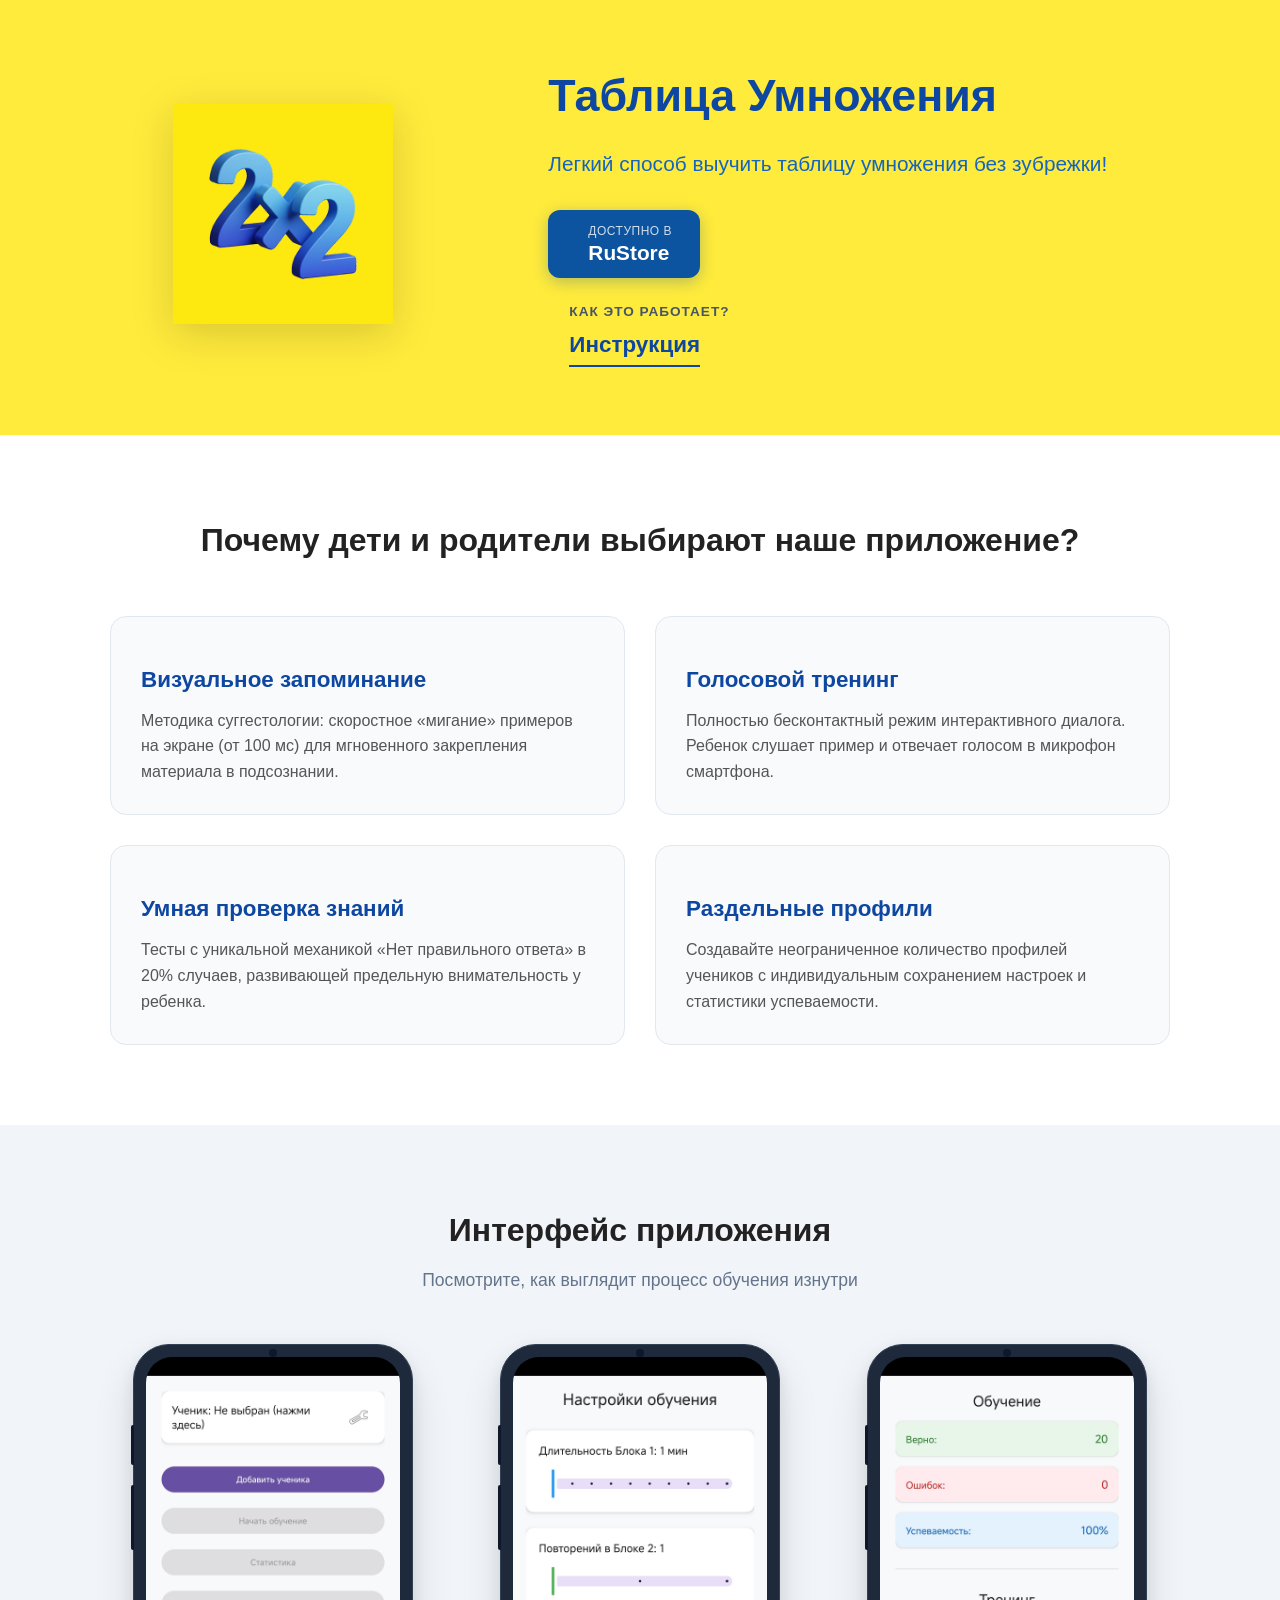
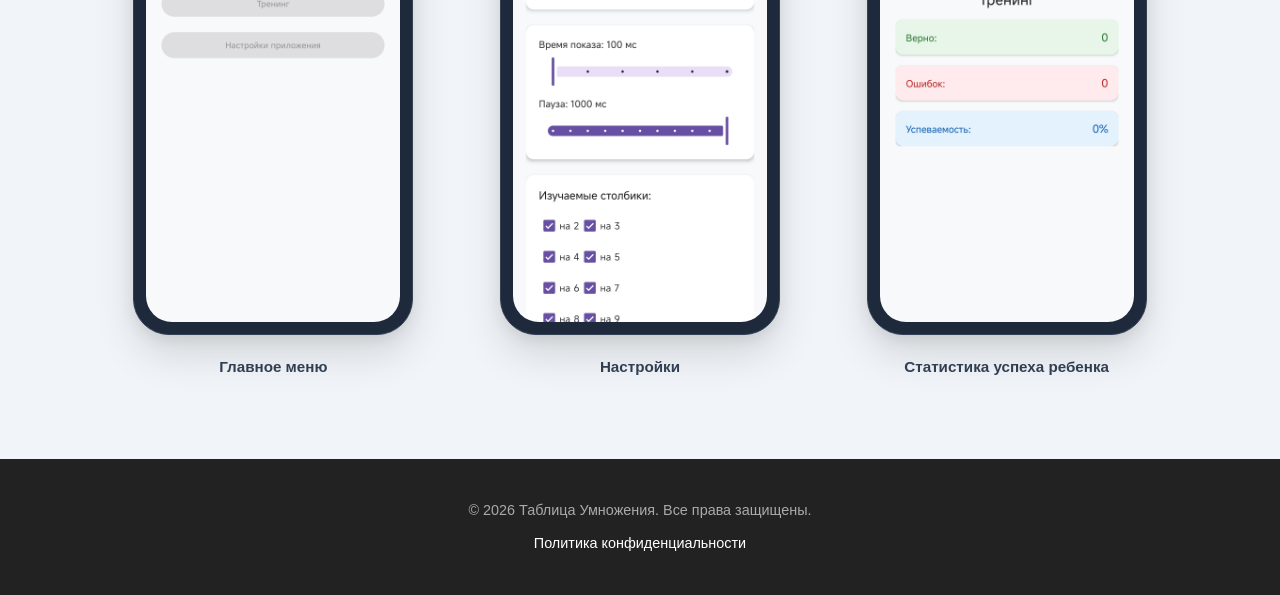
==== index.html @ 93f92d8c "Add files via upload" ====
<!DOCTYPE html>
<html lang="ru">
<head>
 <meta charset="UTF-8">
 <meta name="viewport" content="width=device-width, initial-scale=1.0">
 <title>Таблица Умножения — Умный тренажер для детей</title>
 <link rel="stylesheet" href="style.css">

 <!-- Yandex.Metrika counter -->
 <script type="text/javascript">
    (function(m,e,t,r,i,k,a){
        m[i]=m[i]||function(){(m[i].a=m[i].a||[]).push(arguments)};
        m[i].l=1*new Date();
        for (var j = 0; j < document.scripts.length; j++) {if (document.scripts[j].src === r) { return; }}
        k=e.createElement(t),a=e.getElementsByTagName(t)[0],k.async=1,k.src=r,a.parentNode.insertBefore(k,a)
    })(window, document,'script','https://mc.yandex.ru/metrika/tag.js?id=111049678', 'ym');

    ym(111049678, 'init', {ssr:true, webvisor:true, clickmap:true, ecommerce:"dataLayer", referrer: document.referrer, url: location.href, accurateTrackBounce:true, trackLinks:true});
 </script>
 <noscript><div><img src="https://mc.yandex.ru/watch/111049678" style="position:absolute; left:-9999px;" alt="" /></div></noscript>
 <!-- /Yandex.Metrika counter -->
</head>
<body>
 <!-- Шапка сайта (Hero section) -->
 <header class="hero">
 <div class="container hero-container">
 <div class="hero-image">
 <img src="logo.png" alt="Логотип Таблица Умножения 2х2" class="app-logo">
 </div>
 <div class="hero-text">
 <h1>Таблица Умножения</h1>
 <p class="subtitle">Легкий способ выучить таблицу умножения без зубрежки!</p>
 
 <div class="hero-actions">
 <!-- Главная кнопка RuStore с вашим трекером -->
 <a href="https://rustore.ru" target="_blank" class="btn-rustore" onclick="ym(111049678, 'reachGoal', 'rustore_click'); return true;">
 <span class="btn-icon"></span>
 <span class="btn-text">
 <small>Доступно в</small>
 <strong>RuStore</strong>
 </span>
 </a>
 <!-- Аккуратный блок инструкции с вашим трекером -->
 <a href="instruction.html" class="link-instruction" onclick="ym(111049678, 'reachGoal', 'instruction_click'); return true;">
 <small class="link-hint">КАК ЭТО РАБОТАЕТ?</small>
 <span class="link-title"> Инструкция</span>
 </a>
 </div>
 </div>
 </header>
 <!-- Раздел с преимуществами -->
 <section class="features">
 <div class="container">
 <h2>Почему дети и родители выбирают наше приложение?</h2>
 <div class="features-grid">
 
 <div class="feature-card">
 <div class="feature-icon"> </div>
 <h3>Визуальное запоминание</h3>
 <p>Методика суггестологии: скоростное «мигание» примеров на экране (от 100 мс) для мгновенного закрепления материала в подсознании.</p>
 </div>
 <div class="feature-card">
 <div class="feature-icon"> </div>
 <h3>Голосовой тренинг</h3>
 <p>Полностью бесконтактный режим интерактивного диалога. Ребенок слушает пример и отвечает голосом в микрофон смартфона.</p>
 </div>
 <div class="feature-card">
 <div class="feature-icon"></div>
 <h3>Умная проверка знаний</h3>
 <p>Тесты с уникальной механикой «Нет правильного ответа» в 20% случаев, развивающей предельную внимательность у ребенка.</p>
 </div>
 <div class="feature-card">
 <div class="feature-icon"></div>
 <h3>Раздельные профили</h3>
 <p>Создавайте неограниченное количество профилей учеников с индивидуальным сохранением настроек и статистики успеваемости.</p>
 </div>
 </div>
 </div>
 </section>
 <!-- Раздел галереи с рамками Android -->
 <section class="gallery">
 <div class="container">
 <h2>Интерфейс приложения</h2>
 <p class="gallery-subtitle">Посмотрите, как выглядит процесс обучения изнутри</p>
 <div class="gallery-grid">
 
 <!-- Смартфон 1 -->
 <div class="gallery-item">
 <div class="phone-mockup">
 <div class="phone-camera"></div>
 <div class="phone-screen">
 <img src="screen1.jpg" alt="Главный экран приложения">
 </div>
 </div>
 <p class="gallery-caption">Главное меню</p>
 </div>
 <!-- Смартфон 2 -->
 <div class="gallery-item">
 <div class="phone-mockup">
 <div class="phone-camera"></div>
 <div class="phone-screen">
 <img src="screen2.jpg" alt="Игровой процесс обучения">
 </div>
 </div>
 <p class="gallery-caption">Настройки</p>
 </div>
 <!-- Смартфон 3 -->
 <div class="gallery-item">
 <div class="phone-mockup">
 <div class="phone-camera"></div>
 <div class="phone-screen">
 <img src="screen3.jpg" alt="Экран наград и достижений">
 </div>
 </div>
 <p class="gallery-caption">Статистика успеха ребенка</p>
 </div>
 </div>
 </div>
 </section>
 <!-- Подвал сайта -->
 <footer class="footer">
 <div class="container">
 <p>&copy; 2026 Таблица Умножения. Все права защищены.</p>
 <!-- Ссылка политики конфиденциальности с вашим трекером -->
 <p><a href="privacy.html" onclick="ym(111049678, 'reachGoal', 'privacy_click'); return true;">Политика конфиденциальности</a></p>
 </div>
 </footer>
</body>
</html>
---- style.css ----
/* Общие стили и сброс параметров */
* {
    margin: 0;
    padding: 0;
    box-sizing: border-box;
}

body {
    font-family: 'Segoe UI', Tahoma, Geneva, Verdana, sans-serif;
    background-color: #f9f9f9;
    color: #333;
    line-height: 1.6;
}

.container {
    width: 100%;
    max-width: 1100px;
    margin: 0 auto;
    padding: 0 20px;
}

/* Секция Hero (Главный баннер) */
.hero {
    background-color: #FFEB3B; /* Фирменный желтый цвет приложения */
    padding: 60px 0;
    text-align: center;
}

.hero-container {
    display: flex;
    flex-direction: column;
    align-items: center;
    gap: 30px;
}

@media (min-width: 768px) {
    .hero-container {
        flex-direction: row;
        text-align: left;
        justify-content: space-around;
    }
}

.app-logo {
    width: 220px;
    height: 220px;
    object-fit: contain;
    filter: drop-shadow(0 10px 20px rgba(0,0,0,0.15));
}

.hero-text h1 {
    font-size: 2.8rem;
    color: #0D47A1; /* Контрастный глубокий синий */
    margin-bottom: 15px;
    font-weight: 800;
}

.hero-text .subtitle {
    font-size: 1.3rem;
    color: #1565C0;
    margin-bottom: 30px;
    max-width: 600px;
}

/* Надежный вертикальный контейнер для кнопки и ссылки */
.hero-actions {
    display: flex;
    flex-direction: column;
    align-items: center; /* Центрирует элементы на смартфонах */
    gap: 15px;
    margin-top: 25px;
}

@media (min-width: 768px) {
    .hero-actions {
        align-items: flex-start; /* Выравнивает по левому краю на ПК */
    }
}

/* Кнопка RuStore */
.btn-rustore {
    display: inline-flex;
    align-items: center;
    background-color: #0C54A0; /* Синий цвет бренда RuStore */
    color: #ffffff;
    text-decoration: none;
    padding: 12px 28px;
    border-radius: 12px;
    box-shadow: 0 4px 15px rgba(12, 84, 160, 0.3);
    transition: transform 0.2s, background-color 0.2s;
}

.btn-rustore:hover {
    background-color: #0A4380;
    transform: translateY(-2px);
}

.btn-icon {
    font-size: 2rem;
    margin-right: 12px;
}

.btn-text {
    display: flex;
    flex-direction: column;
    text-align: left;
}

.btn-text small {
    font-size: 0.75rem;
    text-transform: uppercase;
    letter-spacing: 0.5px;
    opacity: 0.8;
}

.btn-text strong {
    font-size: 1.3rem;
    line-height: 1.2;
}

/* Ссылка на инструкцию под синей кнопкой */
.link-instruction {
    display: inline-flex;
    flex-direction: column;
    align-items: center;
    text-decoration: none;
    padding: 8px 16px;
    border-radius: 10px;
    transition: background-color 0.2s;
    
    /* Аккуратный сдвиг вправо, чтобы надпись не прилипала к краю */
    margin-left: 5px; 
}

@media (min-width: 768px) {
    .link-instruction {
        align-items: flex-start; /* На ПК выравнивает тексты внутри ссылки по левому краю */
    }
}

.link-instruction:hover {
    background-color: rgba(13, 71, 161, 0.06); /* Мягкий фон при наведении */
}

/* Маленькая верхняя подпись "КАК ЭТО РАБОТАЕТ?" */
.link-hint {
    font-size: 0.85rem; 
    letter-spacing: 1px;
    color: #475569;
    text-transform: uppercase;
    font-weight: 700;
    margin-bottom: 4px;
}

/* Главная надпись "Инструкция" */
.link-title {
    font-size: 1.4rem; 
    font-weight: 700;
    color: #0D47A1;
    border-bottom: 2px solid #0D47A1; /* Красивое подчеркивание */
    padding-bottom: 2px;
}

.link-instruction:hover .link-title {
    color: #1565C0;
    border-color: #1565C0;
}

/* Секция преимуществ (Features) */
.features {
    padding: 80px 0;
    background-color: #ffffff;
}

.features h2 {
    text-align: center;
    font-size: 2rem;
    color: #222;
    margin-bottom: 50px;
}

.features-grid {
    display: grid;
    grid-template-columns: 1fr;
    gap: 30px;
}

@media (min-width: 768px) {
    .features-grid {
        grid-template-columns: repeat(2, 1fr);
    }
}

.feature-card {
    background-color: #f8fafc;
    padding: 30px;
    border-radius: 16px;
    border: 1px solid #e2e8f0;
    transition: box-shadow 0.3s;
}

.feature-card:hover {
    box-shadow: 0 10px 25px rgba(0,0,0,0.05);
}

.feature-icon {
    font-size: 2.5rem;
    margin-bottom: 15px;
}

.feature-card h3 {
    font-size: 1.4rem;
    color: #0D47A1;
    margin-bottom: 10px;
}

.feature-card p {
    color: #555;
    font-size: 1rem;
}

/* Секция галереи */
.gallery {
    padding: 80px 0;
    background-color: #f1f5f9;
    text-align: center;
}

.gallery h2 {
    font-size: 2rem;
    color: #222;
    margin-bottom: 10px;
}

.gallery-subtitle {
    color: #64748b;
    font-size: 1.1rem;
    margin-bottom: 50px;
}

.gallery-grid {
    display: grid;
    grid-template-columns: 1fr;
    gap: 40px;
    justify-items: center;
}

@media (min-width: 576px) {
    .gallery-grid {
        grid-template-columns: repeat(2, 1fr);
    }
}

@media (min-width: 992px) {
    .gallery-grid {
        grid-template-columns: repeat(3, 1fr);
    }
}

.gallery-item {
    width: 100%;
    max-width: 280px; /* Ограничение ширины макета телефона на экране */
    display: flex;
    flex-direction: column;
    align-items: center;
}

/* Корпус Android-смартфона */
.phone-mockup {
    position: relative;
    width: 100%;
    background-color: #1e293b; /* Матовый темно-серый цвет рамки */
    padding: 12px; /* Одинаковая толщина боковых рамок */
    border-radius: 36px;
    box-shadow: 0 20px 40px rgba(0, 0, 0, 0.12), 0 5px 15px rgba(0, 0, 0, 0.08);
    border: 1px solid #334155;
}

/* Боковые физические кнопки на корпусе смартфона */
.phone-mockup::before, .phone-mockup::after {
    content: '';
    position: absolute;
    left: -3px;
    background-color: #0f172a;
    width: 3px;
    border-radius: 2px 0 0 2px;
}
/* Кнопка блокировки экрана */
.phone-mockup::before {
    top: 80px;
    height: 40px;
}
/* Качелька громкости */
.phone-mockup::after {
    top: 140px;
    height: 65px;
}

/* Фронтальная камера-точка по центру дисплея */
.phone-camera {
    position: absolute;
    top: 4px;
    left: 50%;
    transform: translateX(-50%);
    width: 8px;
    height: 8px;
    background-color: #0f172a;
    border-radius: 50%;
    z-index: 10;
}

/* Дисплей внутри рамки */
.phone-screen {
    width: 100%;
    overflow: hidden;
    border-radius: 26px; /* Аккуратное закругление самого экрана */
    background-color: #e2e8f0;
}

.phone-screen img {
    width: 100%;
    height: auto;
    display: block;
    aspect-ratio: 1080 / 2400; /* Идеальное соотношение сторон 9:20 под разрешение ваших скриншотов */
    object-fit: cover;
}

.gallery-caption {
    margin-top: 20px;
    font-size: 0.95rem;
    color: #334155;
    font-weight: 600;
}

/* Страница подробной инструкции (instruction.html) */
.instruction-page {
    background-color: #f8fafc;
}

.page-content {
    max-width: 800px;
    padding: 40px 20px;
}

.btn-back {
    display: inline-block;
    color: #0D47A1;
    text-decoration: none;
    font-weight: 600;
    margin-bottom: 30px;
    transition: color 0.2s;
}

.btn-back:hover {
    color: #1565C0;
    text-decoration: underline;
}

.instruction-main {
    background: #ffffff;
    padding: 40px;
    border-radius: 24px;
    box-shadow: 0 10px 30px rgba(0,0,0,0.04);
    border: 1px solid #e2e8f0;
}

.instruction-main h1 {
    font-size: 2.2rem;
    color: #0D47A1;
    margin-bottom: 10px;
}

.instruction-lead {
    font-size: 1.1rem;
    color: #64748b;
    margin-bottom: 40px;
    border-bottom: 2px solid #f1f5f9;
    padding-bottom: 20px;
}

.ins-section {
    margin-bottom: 40px;
}

.ins-section h2 {
    font-size: 1.5rem;
    color: #1e293b;
    margin-bottom: 20px;
    background: #f1f5f9;
    padding: 8px 16px;
    border-radius: 8px;
}

.ins-section h3 {
    font-size: 1.15rem;
    color: #0D47A1;
    margin: 20px 0 10px 0;
}

.ins-section ul {
    padding-left: 20px;
    margin-bottom: 15px;
}

.ins-section li {
    margin-bottom: 8px;
    color: #334155;
}

/* Футер (Подвал сайта) */
.footer {
    background-color: #222;
    color: #aaa;
    padding: 40px 0;
    text-align: center;
    font-size: 0.9rem;
}

.footer a {
    color: #fff;
    text-decoration: none;
    margin-top: 10px;
    display: inline-block;
}

.footer a:hover {
    text-decoration: underline;
}
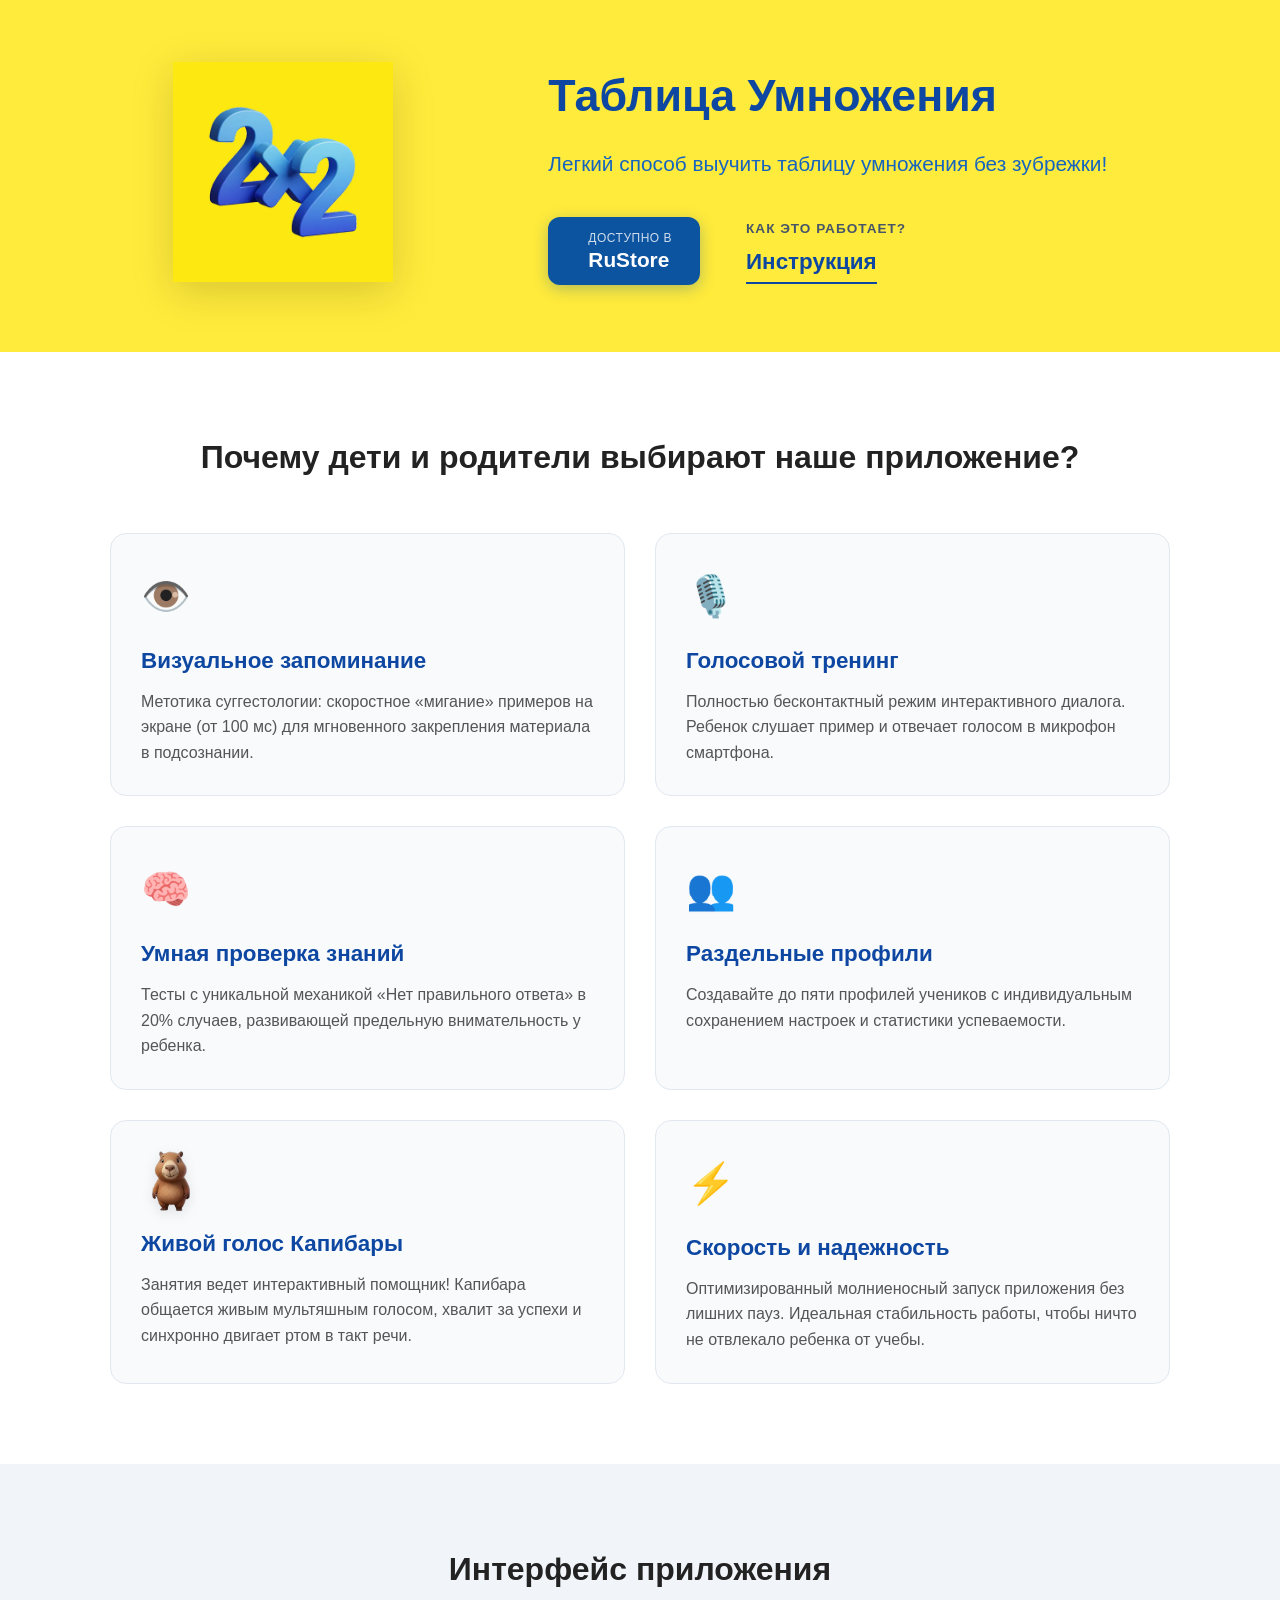
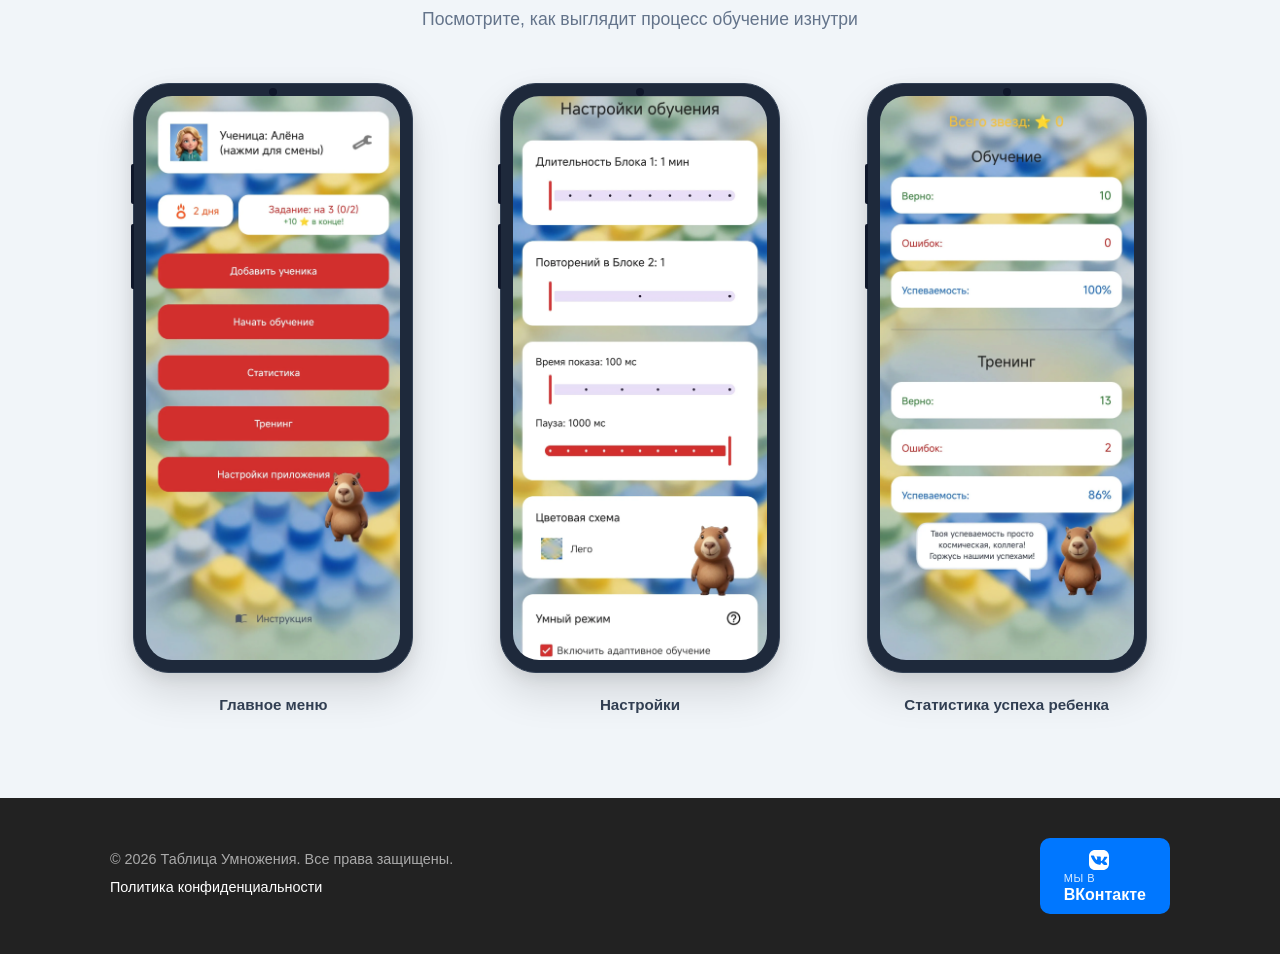
==== commit 1bac4a27: "Add files via upload" ====
--- a/index.html
+++ b/index.html
@@ -5,19 +5,22 @@
  <meta name="viewport" content="width=device-width, initial-scale=1.0">
  <title>Таблица Умножения — Умный тренажер для детей</title>
  <link rel="stylesheet" href="style.css">
-
+ <!-- Для всех современных браузеров (высокое качество) -->
+  <link rel="icon" href="favicon.svg" type="image/svg+xml">
+  
+  <!-- Запасной вариант для старых систем (максимальная совместимость) -->
+  <link rel="alternate icon" href="favicon.ico" type="image/x-icon">
  <!-- Yandex.Metrika counter -->
  <script type="text/javascript">
-    (function(m,e,t,r,i,k,a){
-        m[i]=m[i]||function(){(m[i].a=m[i].a||[]).push(arguments)};
-        m[i].l=1*new Date();
-        for (var j = 0; j < document.scripts.length; j++) {if (document.scripts[j].src === r) { return; }}
-        k=e.createElement(t),a=e.getElementsByTagName(t)[0],k.async=1,k.src=r,a.parentNode.insertBefore(k,a)
-    })(window, document,'script','https://mc.yandex.ru/metrika/tag.js?id=111049678', 'ym');
-
-    ym(111049678, 'init', {ssr:true, webvisor:true, clickmap:true, ecommerce:"dataLayer", referrer: document.referrer, url: location.href, accurateTrackBounce:true, trackLinks:true});
+ (function(m,e,t,r,i,k,a){
+ m[i]=m[i]||function(){(m[i].a=m[i].a||[]).push(arguments)};
+ m[i].l=1*new Date();
+ for (var j = 0; j < document.scripts.length; j++) {if (document.scripts[j].src === r) { return; }}
+ k=e.createElement(t),a=e.getElementsByTagName(t),k.async=1,k.src=r,a.parentNode.insertBefore(k,a)
+ })(window, document,'script','https://yandex.ru', 'ym');
+ ym(111049678, 'init', {ssr:true, webvisor:true, clickmap:true, ecommerce:"dataLayer", referrer:document.referrer, url: location.href, accurateTrackBounce:true, trackLinks:true});
  </script>
- <noscript><div><img src="https://mc.yandex.ru/watch/111049678" style="position:absolute; left:-9999px;" alt="" /></div></noscript>
+ <noscript><div><img src="https://yandex.ru" style="position:absolute; left:-9999px;" alt="" /></div></noscript>
  <!-- /Yandex.Metrika counter -->
 </head>
 <body>
@@ -25,71 +28,92 @@
  <header class="hero">
  <div class="container hero-container">
  <div class="hero-image">
- <img src="logo.png" alt="Логотип Таблица Умножения 2х2" class="app-logo">
+ <img src="images/logo.webp" alt="Логотип Таблица Умножения 2х2" class="app-logo">
  </div>
  <div class="hero-text">
  <h1>Таблица Умножения</h1>
  <p class="subtitle">Легкий способ выучить таблицу умножения без зубрежки!</p>
- 
  <div class="hero-actions">
- <!-- Главная кнопка RuStore с вашим трекером -->
- <a href="https://rustore.ru" target="_blank" class="btn-rustore" onclick="ym(111049678, 'reachGoal', 'rustore_click'); return true;">
- <span class="btn-icon"></span>
- <span class="btn-text">
- <small>Доступно в</small>
- <strong>RuStore</strong>
- </span>
- </a>
- <!-- Аккуратный блок инструкции с вашим трекером -->
- <a href="instruction.html" class="link-instruction" onclick="ym(111049678, 'reachGoal', 'instruction_click'); return true;">
- <small class="link-hint">КАК ЭТО РАБОТАЕТ?</small>
- <span class="link-title"> Инструкция</span>
- </a>
+   <!-- Главная кнопка RuStore -->
+   <a href="https://www.rustore.ru/catalog/app/ru.ibragimov.mathtableapp" target="_blank" class="btn-rustore" onclick="ym(111049678, 'reachGoal', 'rustore_click'); return true;">
+     <span class="btn-icon"></span>
+     <span class="btn-text">
+       <small>Доступно в</small>
+       <strong>RuStore</strong>
+     </span>
+   </a>
+   <!-- Блок инструкции -->
+   <a href="instruction.html" class="link-instruction" onclick="ym(111049678, 'reachGoal', 'instruction_click'); return true;">
+     <small class="link-hint">КАК ЭТО РАБОТАЕТ?</small>
+     <span class="link-title">Инструкция</span>
+   </a>
+ </div>
  </div>
  </div>
  </header>
+
  <!-- Раздел с преимуществами -->
  <section class="features">
  <div class="container">
  <h2>Почему дети и родители выбирают наше приложение?</h2>
  <div class="features-grid">
- 
- <div class="feature-card">
- <div class="feature-icon"> </div>
- <h3>Визуальное запоминание</h3>
- <p>Методика суггестологии: скоростное «мигание» примеров на экране (от 100 мс) для мгновенного закрепления материала в подсознании.</p>
- </div>
- <div class="feature-card">
- <div class="feature-icon"> </div>
- <h3>Голосовой тренинг</h3>
- <p>Полностью бесконтактный режим интерактивного диалога. Ребенок слушает пример и отвечает голосом в микрофон смартфона.</p>
- </div>
- <div class="feature-card">
- <div class="feature-icon"></div>
- <h3>Умная проверка знаний</h3>
- <p>Тесты с уникальной механикой «Нет правильного ответа» в 20% случаев, развивающей предельную внимательность у ребенка.</p>
- </div>
- <div class="feature-card">
- <div class="feature-icon"></div>
- <h3>Раздельные профили</h3>
- <p>Создавайте неограниченное количество профилей учеников с индивидуальным сохранением настроек и статистики успеваемости.</p>
- </div>
+   <!-- Карточка 1 -->
+   <div class="feature-card">
+     <div class="feature-icon">👁️</div>
+     <h3>Визуальное запоминание</h3>
+     <p>Метотика суггестологии: скоростное «мигание» примеров на экране (от 100 мс) для мгновенного закрепления материала в подсознании.</p>
+   </div>
+
+   <!-- Карточка 2 -->
+   <div class="feature-card">
+     <div class="feature-icon">🎙️</div>
+     <h3>Голосовой тренинг</h3>
+     <p>Полностью бесконтактный режим интерактивного диалога. Ребенок слушает пример и отвечает голосом в микрофон смартфона.</p>
+   </div>
+
+   <!-- Карточка 3 -->
+   <div class="feature-card">
+     <div class="feature-icon">🧠</div>
+     <h3>Умная проверка знаний</h3>
+     <p>Тесты с уникальной механикой «Нет правильного ответа» в 20% случаев, развивающей предельную внимательность у ребенка.</p>
+   </div>
+
+   <!-- Карточка 4 -->
+   <div class="feature-card">
+     <div class="feature-icon">👥</div>
+     <h3>Раздельные профили</h3>
+     <p>Создавайте до пяти профилей учеников с индивидуальным сохранением настроек и статистики успеваемости.</p>
+   </div>
+
+   <!-- НОВЫЙ БЛОК 5: Капибара -->
+   <div class="feature-card">
+     <img src="images/capy_talk_01.webp" alt="Помощник Капибара" class="capybara-icon">
+     <h3>Живой голос Капибары</h3>
+     <p>Занятия ведет интерактивный помощник! Капибара общается живым мультяшным голосом, хвалит за успехи и синхронно двигает ртом в такт речи.</p>
+   </div>
+
+   <!-- НОВЫЙ БЛОК 6: Надежность -->
+   <div class="feature-card">
+     <div class="feature-icon">⚡</div>
+     <h3>Скорость и надежность</h3>
+     <p>Оптимизированный молниеносный запуск приложения без лишних пауз. Идеальная стабильность работы, чтобы ничто не отвлекало ребенка от учебы.</p>
+   </div>
  </div>
  </div>
  </section>
+
  <!-- Раздел галереи с рамками Android -->
  <section class="gallery">
  <div class="container">
  <h2>Интерфейс приложения</h2>
- <p class="gallery-subtitle">Посмотрите, как выглядит процесс обучения изнутри</p>
+ <p class="gallery-subtitle">Посмотрите, как выглядит процесс обучение изнутри</p>
  <div class="gallery-grid">
- 
  <!-- Смартфон 1 -->
  <div class="gallery-item">
  <div class="phone-mockup">
  <div class="phone-camera"></div>
  <div class="phone-screen">
- <img src="screen1.jpg" alt="Главный экран приложения">
+ <img src="images/screen1.webp" alt="Главный экран приложения">
  </div>
  </div>
  <p class="gallery-caption">Главное меню</p>
@@ -99,7 +123,7 @@
  <div class="phone-mockup">
  <div class="phone-camera"></div>
  <div class="phone-screen">
- <img src="screen2.jpg" alt="Игровой процесс обучения">
+ <img src="images/screen2.webp" alt="Игровой процесс обучения">
  </div>
  </div>
  <p class="gallery-caption">Настройки</p>
@@ -109,7 +133,7 @@
  <div class="phone-mockup">
  <div class="phone-camera"></div>
  <div class="phone-screen">
- <img src="screen3.jpg" alt="Экран наград и достижений">
+ <img src="images/screen3.webp" alt="Экран наград и достижений">
  </div>
  </div>
  <p class="gallery-caption">Статистика успеха ребенка</p>
@@ -117,12 +141,26 @@
  </div>
  </div>
  </section>
+
  <!-- Подвал сайта -->
  <footer class="footer">
- <div class="container">
- <p>&copy; 2026 Таблица Умножения. Все права защищены.</p>
- <!-- Ссылка политики конфиденциальности с вашим трекером -->
- <p><a href="privacy.html" onclick="ym(111049678, 'reachGoal', 'privacy_click'); return true;">Политика конфиденциальности</a></p>
+ <div class="container footer-container">
+ <div class="footer-info">
+   <p>&copy; 2026 Таблица Умножения. Все права защищены.</p>
+   <p><a href="privacy.html" onclick="ym(111049678, 'reachGoal', 'privacy_click'); return true;">Политика конфиденциальности</a></p>
+ </div>
+ <!-- Кнопка ВКонтакте -->
+ <a href="https://vk.ru/club240503288" target="_blank" class="btn-vk">
+   <span class="btn-vk-icon">
+     <svg viewBox="0 0 24 24" width="24" height="24" fill="currentColor" xmlns="http://w3.org">
+       <path d="M15.925 2H8.075C4.72 2 2 4.72 2 8.075v7.85C2 19.28 4.72 22 8.075 22h7.85C19.28 22 22 19.28 22 15.925V8.075C22 4.72 19.28 2 15.925 2ZM17.74 13.06c.45.43.93.83 1.34 1.3.4.45.77.93 1.05 1.47.26.5-.04 1.1-.6 1.11h-2.12c-.52 0-.96-.18-1.32-.57-.33-.36-.63-.76-.94-1.14-.15-.19-.3-.38-.5-.5-.28-.17-.5-.09-.64.19-.15.31-.22.65-.24 1-.03.43-.3.8-.75.87-.93.14-1.83-.02-2.7-.42-1.46-.66-2.58-1.74-3.53-2.99a19.78 19.78 0 0 1-2.9-5.1c-.13-.37.03-.66.42-.67h2.13c.35 0 .6.17.72.5.42 1.13.98 2.18 1.7 3.12.18.23.38.45.62.6.24.16.44.07.54-.2.13-.34.19-.7.21-1.07.03-.68-.14-1.28-.62-1.76-.23-.23-.19-.34.12-.34h3.33c.38 0 .66.21.73.6v3.2c-.03.35.12.68.45.8.27.1.48-.05.65-.24a13.3 13.3 0 0 0 1.55-2.27c.23-.44.4-.9.52-1.38.07-.3.26-.46.57-.46h2.15c.67 0 .82.35.53.9-.3.57-.7 1.1-1.12 1.6-.46.54-.95 1.05-1.46 1.55-.42.42-.43.68-.02 1.12Z"/>
+     </svg>
+   </span>
+   <span class="btn-text">
+     <small>Мы в</small>
+     <strong>ВКонтакте</strong>
+   </span>
+ </a>
  </div>
  </footer>
 </body>
--- a/style.css
+++ b/style.css
@@ -1,428 +1,460 @@
 /* Общие стили и сброс параметров */
 * {
-    margin: 0;
-    padding: 0;
-    box-sizing: border-box;
-}
-
+ margin: 0;
+ padding: 0;
+ box-sizing: border-box;
+}
 body {
-    font-family: 'Segoe UI', Tahoma, Geneva, Verdana, sans-serif;
-    background-color: #f9f9f9;
-    color: #333;
-    line-height: 1.6;
-}
-
+ font-family: 'Segoe UI', Tahoma, Geneva, Verdana, sans-serif;
+ background-color: #f9f9f9;
+ color: #333;
+ line-height: 1.6;
+}
 .container {
-    width: 100%;
-    max-width: 1100px;
-    margin: 0 auto;
-    padding: 0 20px;
+ width: 100%;
+ max-width: 1100px;
+ margin: 0 auto;
+ padding: 0 20px;
 }
 
 /* Секция Hero (Главный баннер) */
 .hero {
-    background-color: #FFEB3B; /* Фирменный желтый цвет приложения */
-    padding: 60px 0;
-    text-align: center;
-}
-
+ background-color: #FFEB3B; /* Фирменный желтый цвет приложения */
+ padding: 60px 0;
+ text-align: center;
+}
 .hero-container {
-    display: flex;
-    flex-direction: column;
-    align-items: center;
-    gap: 30px;
-}
-
+ display: flex;
+ flex-direction: column;
+ align-items: center;
+ gap: 30px;
+}
 @media (min-width: 768px) {
-    .hero-container {
-        flex-direction: row;
-        text-align: left;
-        justify-content: space-around;
-    }
-}
-
+ .hero-container {
+ flex-direction: row;
+ text-align: left;
+ justify-content: space-around;
+ }
+}
 .app-logo {
-    width: 220px;
-    height: 220px;
-    object-fit: contain;
-    filter: drop-shadow(0 10px 20px rgba(0,0,0,0.15));
-}
-
+ width: 220px;
+ height: 220px;
+ object-fit: contain;
+ filter: drop-shadow(0 10px 20px rgba(0,0,0,0.15));
+}
 .hero-text h1 {
-    font-size: 2.8rem;
-    color: #0D47A1; /* Контрастный глубокий синий */
-    margin-bottom: 15px;
-    font-weight: 800;
-}
-
+ font-size: 2.8rem;
+ color: #0D47A1; /* Контрастный глубокий синий */
+ margin-bottom: 15px;
+ font-weight: 800;
+}
 .hero-text .subtitle {
-    font-size: 1.3rem;
-    color: #1565C0;
-    margin-bottom: 30px;
-    max-width: 600px;
-}
-
-/* Надежный вертикальный контейнер для кнопки и ссылки */
+ font-size: 1.3rem;
+ color: #1565C0;
+ margin-bottom: 30px;
+ max-width: 600px;
+}
+
+/* Контейнер для кнопки и ссылки в шапке */
 .hero-actions {
-    display: flex;
-    flex-direction: column;
-    align-items: center; /* Центрирует элементы на смартфонах */
-    gap: 15px;
-    margin-top: 25px;
-}
-
+ display: flex;
+ flex-direction: column; /* На смартфонах элементы стоят друг под другом */
+ align-items: center;    /* Центрируются на мобильных экранах */
+ gap: 20px;
+ margin-top: 25px;
+}
 @media (min-width: 768px) {
-    .hero-actions {
-        align-items: flex-start; /* Выравнивает по левому краю на ПК */
-    }
+ .hero-actions {
+ flex-direction: row;     /* На компьютерах выстраиваются в один ряд */
+ align-items: center;     /* Выравниваются по одной горизонтальной линии */
+ justify-content: flex-start;
+ }
 }
 
 /* Кнопка RuStore */
 .btn-rustore {
-    display: inline-flex;
-    align-items: center;
-    background-color: #0C54A0; /* Синий цвет бренда RuStore */
-    color: #ffffff;
-    text-decoration: none;
-    padding: 12px 28px;
-    border-radius: 12px;
-    box-shadow: 0 4px 15px rgba(12, 84, 160, 0.3);
-    transition: transform 0.2s, background-color 0.2s;
-}
-
+ display: inline-flex;
+ align-items: center;
+ background-color: #0C54A0; /* Синий цвет бренда RuStore */
+ color: #ffffff;
+ text-decoration: none;
+ padding: 12px 28px;
+ border-radius: 12px;
+ box-shadow: 0 4px 15px rgba(12, 84, 160, 0.3);
+ transition: transform 0.2s, background-color 0.2s;
+}
 .btn-rustore:hover {
-    background-color: #0A4380;
-    transform: translateY(-2px);
-}
-
+ background-color: #0A4380;
+ transform: translateY(-2px);
+}
 .btn-icon {
-    font-size: 2rem;
-    margin-right: 12px;
-}
-
+ font-size: 2rem;
+ margin-right: 12px;
+}
 .btn-text {
-    display: flex;
-    flex-direction: column;
-    text-align: left;
-}
-
+ display: flex;
+ flex-direction: column;
+ text-align: left;
+}
 .btn-text small {
-    font-size: 0.75rem;
-    text-transform: uppercase;
-    letter-spacing: 0.5px;
-    opacity: 0.8;
-}
-
+ font-size: 0.75rem;
+ text-transform: uppercase;
+ letter-spacing: 0.5px;
+ opacity: 0.8;
+}
 .btn-text strong {
-    font-size: 1.3rem;
-    line-height: 1.2;
-}
-
-/* Ссылка на инструкцию под синей кнопкой */
+ font-size: 1.3rem;
+ line-height: 1.2;
+}
+
+/* Ссылка на инструкцию */
 .link-instruction {
-    display: inline-flex;
-    flex-direction: column;
-    align-items: center;
-    text-decoration: none;
-    padding: 8px 16px;
-    border-radius: 10px;
-    transition: background-color 0.2s;
-    
-    /* Аккуратный сдвиг вправо, чтобы надпись не прилипала к краю */
-    margin-left: 5px; 
-}
-
+ display: inline-flex;
+ flex-direction: column;
+ align-items: center;
+ text-decoration: none;
+ padding: 8px 16px;
+ border-radius: 10px;
+ transition: background-color 0.2s;
+ margin-left: 0; 
+}
 @media (min-width: 768px) {
-    .link-instruction {
-        align-items: flex-start; /* На ПК выравнивает тексты внутри ссылки по левому краю */
-    }
-}
-
+ .link-instruction {
+ align-items: flex-start; /* Тексты внутри ссылки выравниваются по левому краю на ПК */
+ margin-left: 10px;       /* Мягкий отступ от кнопки RuStore */
+ }
+}
 .link-instruction:hover {
-    background-color: rgba(13, 71, 161, 0.06); /* Мягкий фон при наведении */
-}
-
+ background-color: rgba(13, 71, 161, 0.06); /* Мягкий фон при наведении */
+}
 /* Маленькая верхняя подпись "КАК ЭТО РАБОТАЕТ?" */
 .link-hint {
-    font-size: 0.85rem; 
-    letter-spacing: 1px;
-    color: #475569;
-    text-transform: uppercase;
-    font-weight: 700;
-    margin-bottom: 4px;
-}
-
+ font-size: 0.85rem; 
+ letter-spacing: 1px;
+ color: #475569;
+ text-transform: uppercase;
+ font-weight: 700;
+ margin-bottom: 4px;
+}
 /* Главная надпись "Инструкция" */
 .link-title {
-    font-size: 1.4rem; 
-    font-weight: 700;
-    color: #0D47A1;
-    border-bottom: 2px solid #0D47A1; /* Красивое подчеркивание */
-    padding-bottom: 2px;
-}
-
+ font-size: 1.4rem; 
+ font-weight: 700;
+ color: #0D47A1;
+ border-bottom: 2px solid #0D47A1; /* Красивое подчеркивание */
+ padding-bottom: 2px;
+}
 .link-instruction:hover .link-title {
-    color: #1565C0;
-    border-color: #1565C0;
+ color: #1565C0;
+ border-color: #1565C0;
 }
 
 /* Секция преимуществ (Features) */
 .features {
-    padding: 80px 0;
-    background-color: #ffffff;
-}
-
+ padding: 80px 0;
+ background-color: #ffffff;
+}
 .features h2 {
-    text-align: center;
-    font-size: 2rem;
-    color: #222;
-    margin-bottom: 50px;
-}
-
+ text-align: center;
+ font-size: 2rem;
+ color: #222;
+ margin-bottom: 50px;
+}
 .features-grid {
-    display: grid;
-    grid-template-columns: 1fr;
-    gap: 30px;
-}
-
+ display: grid;
+ grid-template-columns: 1fr;
+ gap: 30px;
+}
 @media (min-width: 768px) {
-    .features-grid {
-        grid-template-columns: repeat(2, 1fr);
-    }
-}
-
+ .features-grid {
+ grid-template-columns: repeat(2, 1fr);
+ }
+}
 .feature-card {
-    background-color: #f8fafc;
-    padding: 30px;
-    border-radius: 16px;
-    border: 1px solid #e2e8f0;
-    transition: box-shadow 0.3s;
-}
-
+ background-color: #f8fafc;
+ padding: 30px;
+ border-radius: 16px;
+ border: 1px solid #e2e8f0;
+ transition: box-shadow 0.3s;
+}
 .feature-card:hover {
-    box-shadow: 0 10px 25px rgba(0,0,0,0.05);
-}
-
+ box-shadow: 0 10px 25px rgba(0,0,0,0.05);
+}
 .feature-icon {
-    font-size: 2.5rem;
-    margin-bottom: 15px;
-}
-
+ font-size: 2.5rem;
+ margin-bottom: 15px;
+}
 .feature-card h3 {
-    font-size: 1.4rem;
-    color: #0D47A1;
-    margin-bottom: 10px;
-}
-
+ font-size: 1.4rem;
+ color: #0D47A1;
+ margin-bottom: 10px;
+}
 .feature-card p {
-    color: #555;
-    font-size: 1rem;
+ color: #555;
+ font-size: 1rem;
 }
 
 /* Секция галереи */
 .gallery {
-    padding: 80px 0;
-    background-color: #f1f5f9;
-    text-align: center;
-}
-
+ padding: 80px 0;
+ background-color: #f1f5f9;
+ text-align: center;
+}
 .gallery h2 {
-    font-size: 2rem;
-    color: #222;
-    margin-bottom: 10px;
-}
-
+ font-size: 2rem;
+ color: #222;
+ margin-bottom: 10px;
+}
 .gallery-subtitle {
-    color: #64748b;
-    font-size: 1.1rem;
-    margin-bottom: 50px;
-}
-
+ color: #64748b;
+ font-size: 1.1rem;
+ margin-bottom: 50px;
+}
 .gallery-grid {
-    display: grid;
-    grid-template-columns: 1fr;
-    gap: 40px;
-    justify-items: center;
-}
-
+ display: grid;
+ grid-template-columns: 1fr;
+ gap: 40px;
+ justify-items: center;
+}
 @media (min-width: 576px) {
-    .gallery-grid {
-        grid-template-columns: repeat(2, 1fr);
-    }
-}
-
+ .gallery-grid {
+ grid-template-columns: repeat(2, 1fr);
+ }
+}
 @media (min-width: 992px) {
-    .gallery-grid {
-        grid-template-columns: repeat(3, 1fr);
-    }
-}
-
+ .gallery-grid {
+ grid-template-columns: repeat(3, 1fr);
+ }
+}
 .gallery-item {
-    width: 100%;
-    max-width: 280px; /* Ограничение ширины макета телефона на экране */
-    display: flex;
-    flex-direction: column;
-    align-items: center;
-}
-
+ width: 100%;
+ max-width: 280px; 
+ display: flex;
+ flex-direction: column;
+ align-items: center;
+}
 /* Корпус Android-смартфона */
 .phone-mockup {
-    position: relative;
+ position: relative;
+ width: 100%;
+ background-color: #1e293b; 
+ padding: 12px; 
+ border-radius: 36px;
+ box-shadow: 0 20px 40px rgba(0, 0, 0, 0.12), 0 5px 15px rgba(0, 0, 0, 0.08);
+ border: 1px solid #334155;
+}
+.phone-mockup::before, .phone-mockup::after {
+ content: '';
+ position: absolute;
+ left: -3px;
+ background-color: #0f172a;
+ width: 3px;
+ border-radius: 2px 0 0 2px;
+}
+.phone-mockup::before {
+ top: 80px;
+ height: 40px;
+}
+.phone-mockup::after {
+ top: 140px;
+ height: 65px;
+}
+.phone-camera {
+ position: absolute;
+ top: 4px;
+ left: 50%;
+ transform: translateX(-50%);
+ width: 8px;
+ height: 8px;
+ background-color: #0f172a;
+ border-radius: 50%;
+ z-index: 10;
+}
+.phone-screen {
+ width: 100%;
+ overflow: hidden;
+ border-radius: 26px; 
+ background-color: #e2e8f0;
+}
+.phone-screen img {
+ width: 100%;
+ height: auto;
+ display: block;
+ aspect-ratio: 1080 / 2400; 
+ object-fit: cover;
+}
+.gallery-caption {
+ margin-top: 20px;
+ font-size: 0.95rem;
+ color: #334155;
+ font-weight: 600;
+}
+
+/* Универсальные стили для всех скриншотов на странице инструкции */
+.ins-section img {
     width: 100%;
-    background-color: #1e293b; /* Матовый темно-серый цвет рамки */
-    padding: 12px; /* Одинаковая толщина боковых рамок */
-    border-radius: 36px;
-    box-shadow: 0 20px 40px rgba(0, 0, 0, 0.12), 0 5px 15px rgba(0, 0, 0, 0.08);
-    border: 1px solid #334155;
-}
-
-/* Боковые физические кнопки на корпусе смартфона */
-.phone-mockup::before, .phone-mockup::after {
-    content: '';
-    position: absolute;
-    left: -3px;
-    background-color: #0f172a;
-    width: 3px;
-    border-radius: 2px 0 0 2px;
-}
-/* Кнопка блокировки экрана */
-.phone-mockup::before {
-    top: 80px;
-    height: 40px;
-}
-/* Качелька громкости */
-.phone-mockup::after {
-    top: 140px;
-    height: 65px;
-}
-
-/* Фронтальная камера-точка по центру дисплея */
-.phone-camera {
-    position: absolute;
-    top: 4px;
-    left: 50%;
-    transform: translateX(-50%);
-    width: 8px;
-    height: 8px;
-    background-color: #0f172a;
-    border-radius: 50%;
-    z-index: 10;
-}
-
-/* Дисплей внутри рамки */
-.phone-screen {
-    width: 100%;
-    overflow: hidden;
-    border-radius: 26px; /* Аккуратное закругление самого экрана */
-    background-color: #e2e8f0;
-}
-
-.phone-screen img {
-    width: 100%;
-    height: auto;
+    max-width: 360px; /* Ограничивает ширину до размеров экрана телефона */
     display: block;
-    aspect-ratio: 1080 / 2400; /* Идеальное соотношение сторон 9:20 под разрешение ваших скриншотов */
-    object-fit: cover;
-}
-
-.gallery-caption {
+    margin: 20px auto 0 auto; /* Центрирует картинку на странице */
+    box-sizing: border-box;
+    border-radius: 12px;
+    box-shadow: 0 4px 10px rgba(0,0,0,0.1);
+}
+
+
+/* Футер (Подвал сайта) */
+.footer {
+ background-color: #222;
+ color: #aaa;
+ padding: 40px 0;
+ font-size: 0.9rem;
+}
+.footer-container {
+ display: flex;
+ flex-direction: column;    /* По умолчанию в столбик на мобильных */
+ align-items: center;
+ text-align: center;
+ gap: 20px;
+}
+@media (min-width: 768px) {
+ .footer-container {
+ flex-direction: row;       /* В одну строчку на ПК */
+ justify-content: space-between; /* Текст слева, кнопка ВК справа */
+ align-items: center;
+ text-align: left;
+ }
+}
+.footer-info p {
+ margin-bottom: 5px;
+}
+.footer a {
+ color: #fff;
+ text-decoration: none;
+ display: inline-block;
+}
+.footer a:hover {
+ text-decoration: underline;
+}
+
+/* Стили для кнопки ВК в подвале */
+.btn-vk {
+ display: inline-flex;
+ align-items: center;
+ background-color: #0077FF; /* Фирменный синий VK */
+ color: #FFFFFF;
+ text-decoration: none;
+ padding: 10px 24px;
+ border-radius: 10px; 
+ transition: background-color 0.2s ease, transform 0.1s ease;
+}
+.btn-vk:hover {
+ background-color: #0066DD;
+}
+.btn-vk:active {
+ transform: scale(0.98);
+}
+.btn-vk-icon {
+ margin-right: 12px;
+ display: flex;
+ align-items: center;
+ justify-content: center;
+ flex-shrink: 0;
+}
+.btn-vk .btn-text {
+ display: flex;
+ flex-direction: column;
+ text-align: left;
+ line-height: 1.2;
+}
+.btn-vk .btn-text small {
+ font-size: 11px;
+ opacity: 0.85;
+ text-transform: uppercase;
+ letter-spacing: 0.5px;
+}
+.btn-vk .btn-text strong {
+ font-size: 16px;
+ font-weight: 700;
+}
+
+/* Стили для иконки капибары в карточке */
+.capybara-icon {
+  width: 60px;          /* Оптимальный размер иконки на экране */
+  height: 60px;
+  object-fit: contain;  /* Защита от искажения пропорций */
+  margin-bottom: 15px;
+  display: block;
+  /* Легкая тень, чтобы объемная 3D капибара смотрелась еще лучше */
+  filter: drop-shadow(0 4px 6px rgba(0, 0, 0, 0.1)); 
+}
+
+/* Стили для страницы инструкции */
+.instruction-page {
+    background-color: #f4f6f9; /* Мягкий серый фон страницы */
+}
+
+.instruction-main {
+    background-color: #ffffff;
+    padding: 40px;
+    border-radius: 16px;
+    box-shadow: 0 4px 20px rgba(0, 0, 0, 0.05);
     margin-top: 20px;
-    font-size: 0.95rem;
-    color: #334155;
-    font-weight: 600;
-}
-
-/* Страница подробной инструкции (instruction.html) */
-.instruction-page {
-    background-color: #f8fafc;
-}
-
-.page-content {
-    max-width: 800px;
-    padding: 40px 20px;
-}
-
-.btn-back {
-    display: inline-block;
-    color: #0D47A1;
-    text-decoration: none;
-    font-weight: 600;
-    margin-bottom: 30px;
-    transition: color 0.2s;
-}
-
-.btn-back:hover {
-    color: #1565C0;
-    text-decoration: underline;
-}
-
-.instruction-main {
-    background: #ffffff;
-    padding: 40px;
-    border-radius: 24px;
-    box-shadow: 0 10px 30px rgba(0,0,0,0.04);
-    border: 1px solid #e2e8f0;
 }
 
 .instruction-main h1 {
     font-size: 2.2rem;
-    color: #0D47A1;
+    color: #0D47A1; /* Фирменный синий цвет */
     margin-bottom: 10px;
+    font-weight: 800;
 }
 
 .instruction-lead {
     font-size: 1.1rem;
-    color: #64748b;
+    color: #475569;
     margin-bottom: 40px;
-    border-bottom: 2px solid #f1f5f9;
-    padding-bottom: 20px;
 }
 
 .ins-section {
     margin-bottom: 40px;
+    padding-bottom: 30px;
+    border-bottom: 1px solid #e2e8f0;
+}
+
+.ins-section:last-child {
+    border-bottom: none;
 }
 
 .ins-section h2 {
     font-size: 1.5rem;
     color: #1e293b;
+    margin-bottom: 15px;
+}
+
+.ins-section p {
+    color: #334155;
+    margin-bottom: 15px;
+}
+
+.ins-section ul {
+    margin-left: 20px;
     margin-bottom: 20px;
-    background: #f1f5f9;
-    padding: 8px 16px;
-    border-radius: 8px;
-}
-
-.ins-section h3 {
-    font-size: 1.15rem;
-    color: #0D47A1;
-    margin: 20px 0 10px 0;
-}
-
-.ins-section ul {
-    padding-left: 20px;
-    margin-bottom: 15px;
+    color: #334155;
 }
 
 .ins-section li {
     margin-bottom: 8px;
-    color: #334155;
-}
-
-/* Футер (Подвал сайта) */
-.footer {
-    background-color: #222;
-    color: #aaa;
-    padding: 40px 0;
-    text-align: center;
-    font-size: 0.9rem;
-}
-
-.footer a {
-    color: #fff;
+}
+
+/* Кнопка "Назад на главную" */
+.btn-back {
+    display: inline-block;
     text-decoration: none;
-    margin-top: 10px;
-    display: inline-block;
-}
-
-.footer a:hover {
-    text-decoration: underline;
-}
+    color: #0D47A1;
+    font-weight: 600;
+    transition: color 0.2s;
+    margin-bottom: 10px;
+}
+
+.btn-back:hover {
+    color: #1565C0;
+}
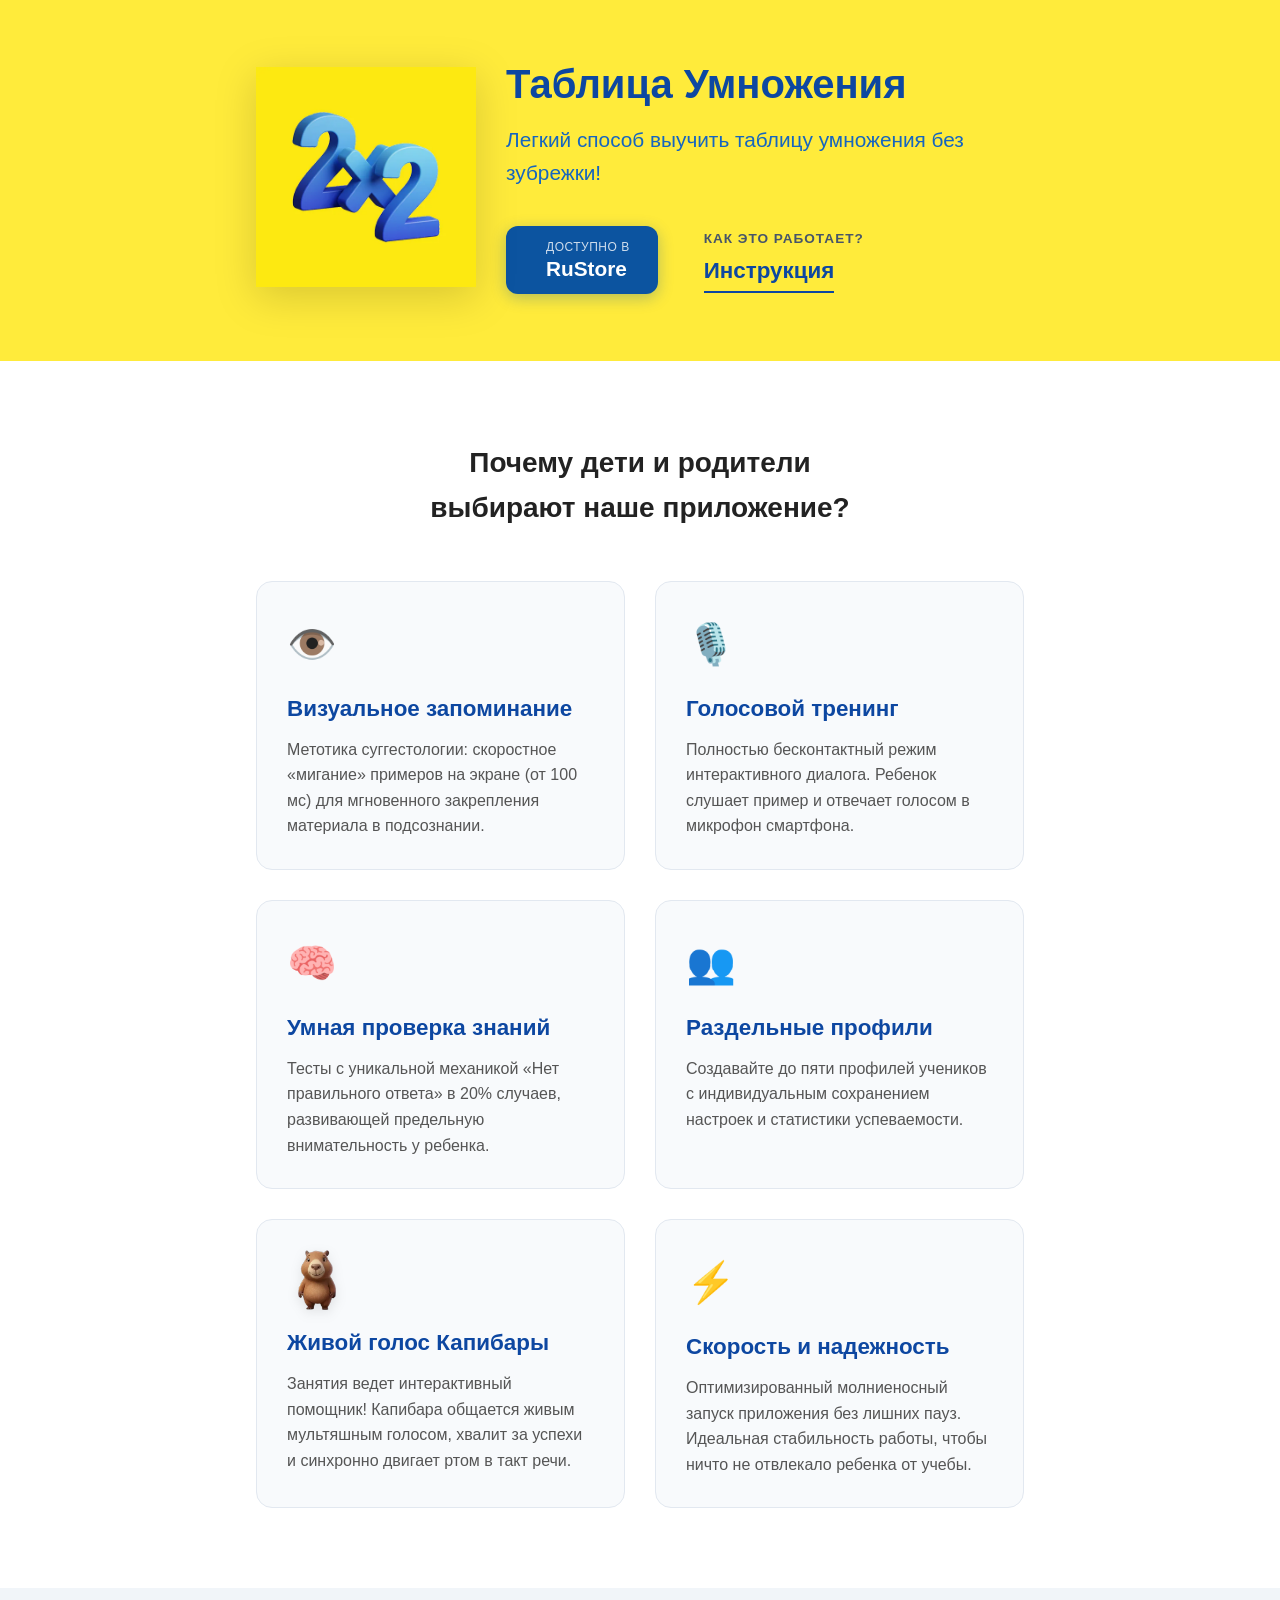
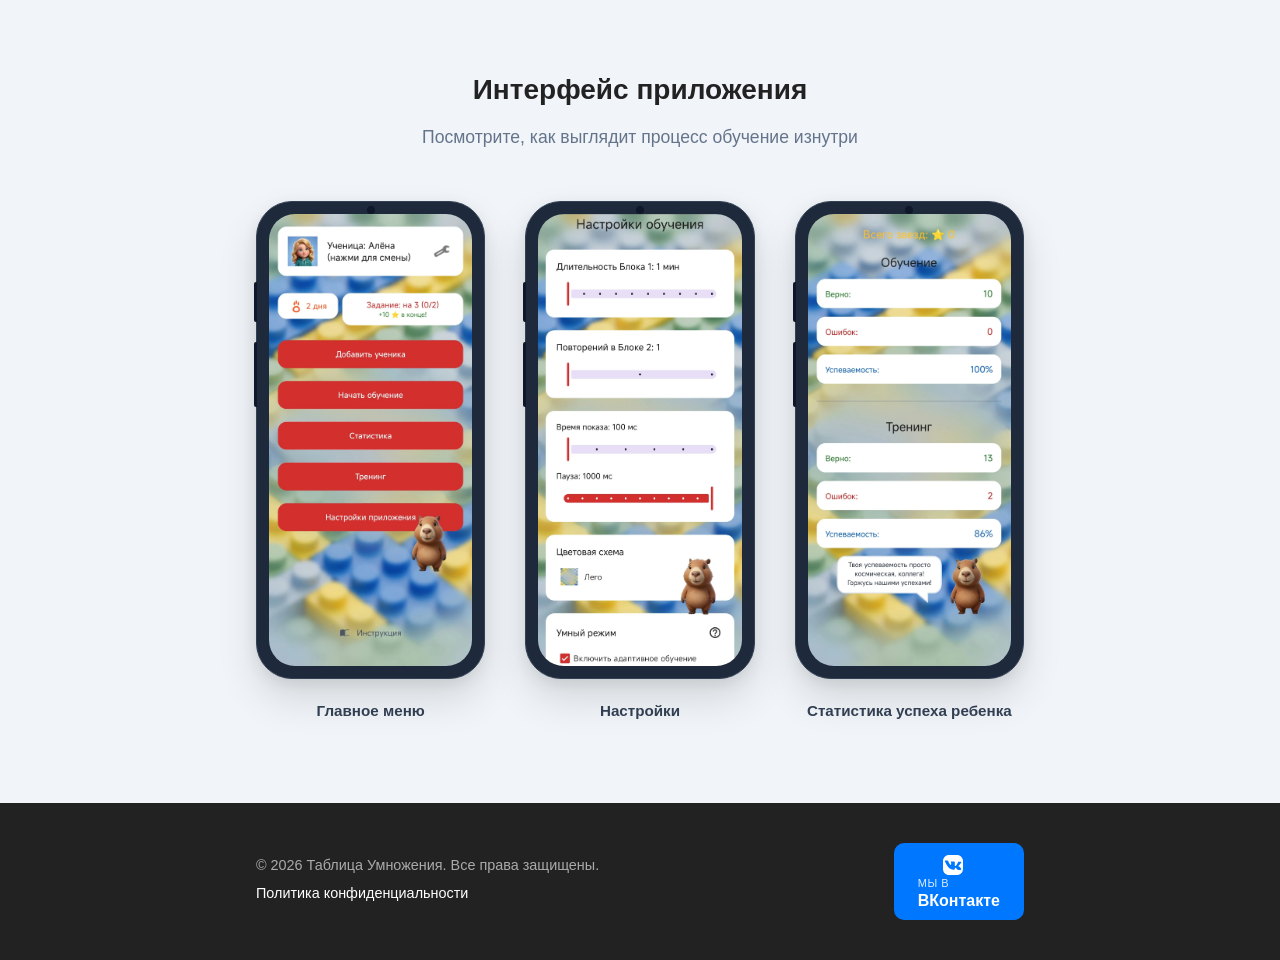
==== commit 1a3d0f60: "Add files via upload" ====
--- a/index.html
+++ b/index.html
@@ -8,6 +8,15 @@
  <!-- Для всех современных браузеров (высокое качество) -->
   <link rel="icon" href="favicon.svg" type="image/svg+xml">
   
+  <!-- Иконка для iPhone / iPad -->
+<link rel="apple-touch-icon" href="/icons/apple-touch-icon.png">
+
+<!-- Манифест для Android (иконки 192x192 и 512x512) -->
+<link rel="manifest" href="/manifest.json">
+
+<!-- Цвет верхней панели браузера (под цвет вашего приложения) -->
+<meta name="theme-color" content="#ffffff">
+
   <!-- Запасной вариант для старых систем (максимальная совместимость) -->
   <link rel="alternate icon" href="favicon.ico" type="image/x-icon">
  <!-- Yandex.Metrika counter -->
--- a/style.css
+++ b/style.css
@@ -458,3 +458,43 @@
 .btn-back:hover {
     color: #1565C0;
 }
+/* ==========================================
+   Адаптивная верстка и исправление переполнения 
+   ========================================== */
+
+/* 1. Автоматический перенос длинных слов */
+h1, h2, p, li {
+  overflow-wrap: break-word;  /* Перенос длинных слов на новую строку */
+  word-wrap: break-word;      /* Поддержка старых браузеров */
+  hyphens: auto;              /* Автоматическая расстановка дефисов (работает, так как lang="ru") */
+}
+
+/* 2. Гибкие контейнеры вместо фиксированной ширины */
+.container, 
+.page-content, 
+.instruction-main {
+  width: 100% !important;      /* Заставляем блоки занимать всю ширину экрана */
+  max-width: 800px;            /* Ограничение максимальной ширины для ПК */
+  margin: 0 auto;              /* Центрируем содержимое на больших экранах */
+  box-sizing: border-box;      /* Чтобы padding не раздувал ширину */
+  padding-left: 16px !important;  /* Боковые отступы, чтобы текст не прилипал к краям смартфона */
+  padding-right: 16px !important;
+}
+
+/* 3. Адаптивный размер шрифтов и красивый перенос для заголовков */
+h1 {
+  font-size: clamp(24px, 6vw, 40px) !important; /* Уменьшается на смартфонах, увеличивается на ПК */
+  line-height: 1.2;
+  text-wrap: balance; /* Равномерно распределяет слова по строкам */
+}
+
+h2 {
+  font-size: clamp(20px, 4.5vw, 28px) !important;
+  text-wrap: balance;
+}
+
+/* 4. Сброс возможных причин горизонтального скролла на самом верхнем уровне */
+html, body {
+  max-width: 100%;
+  overflow-x: hidden; /* Запрещает появление горизонтальной полосы прокрутки */
+}
